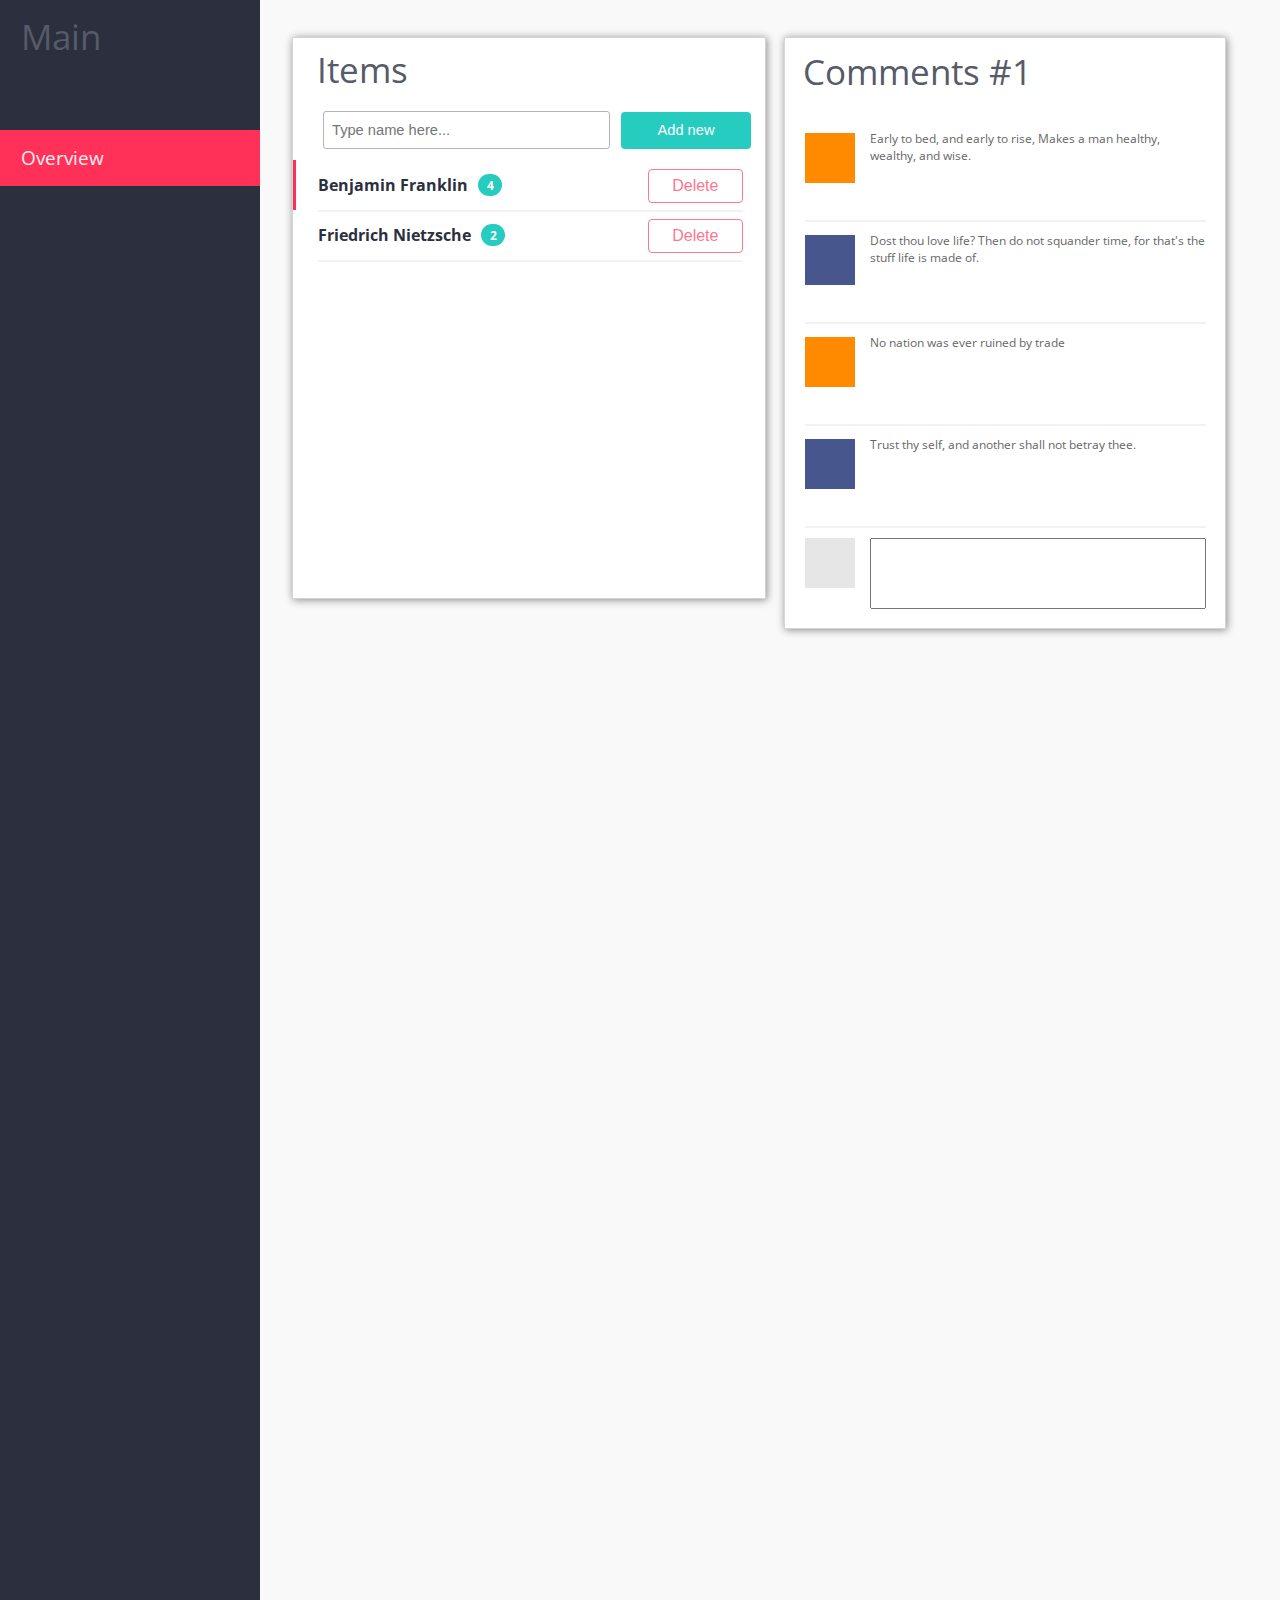
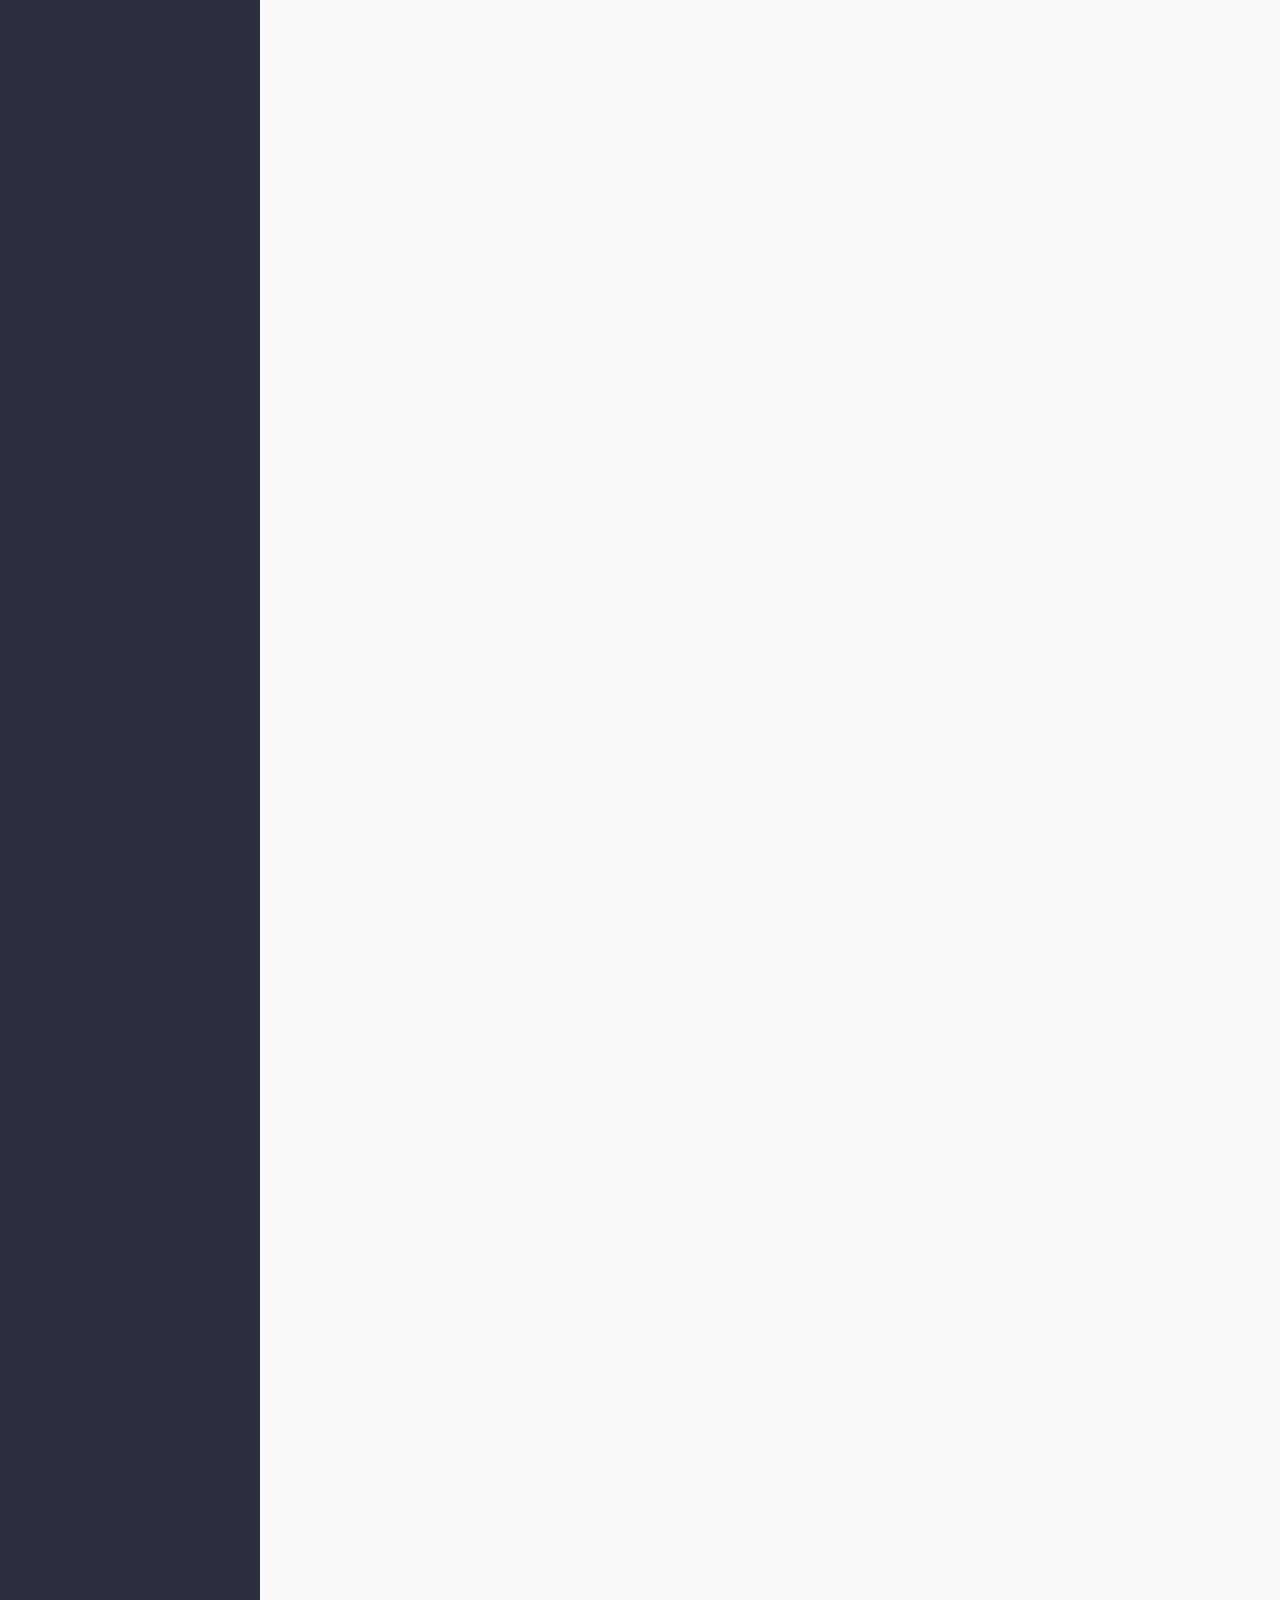
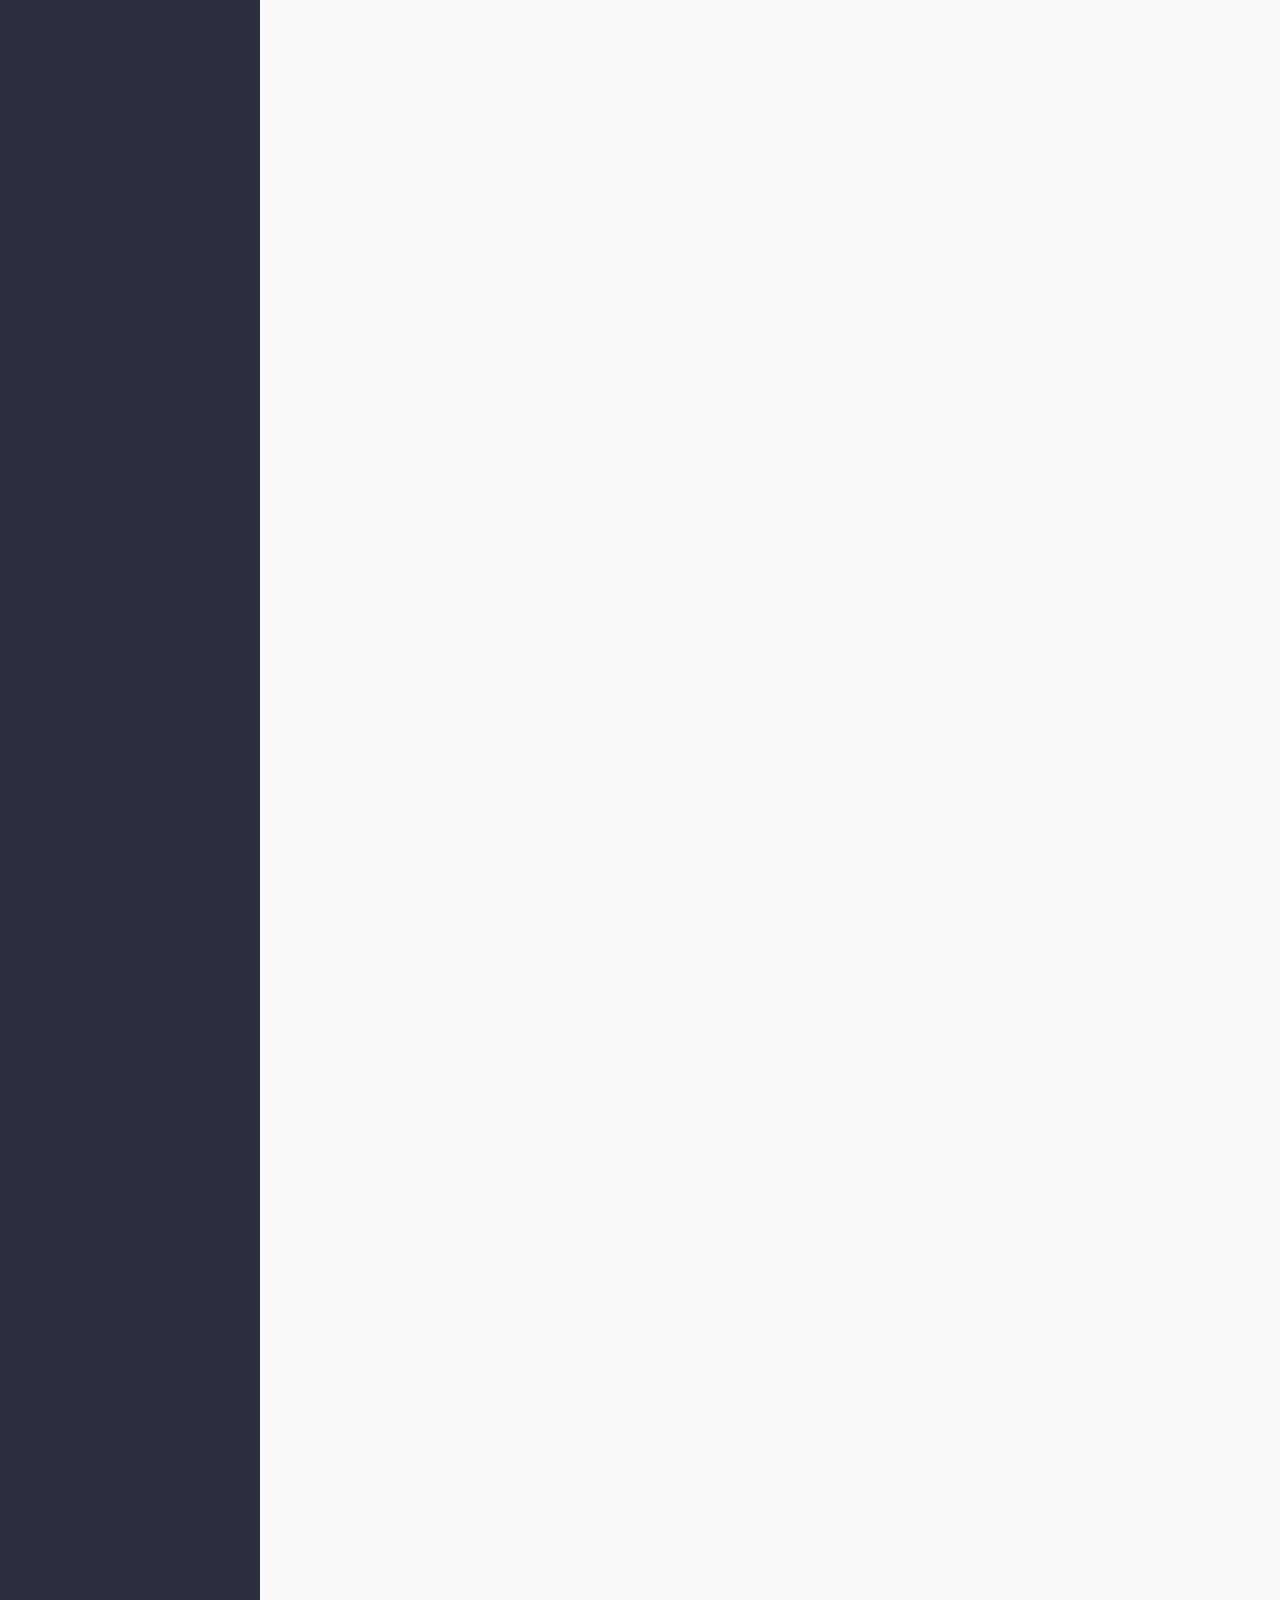
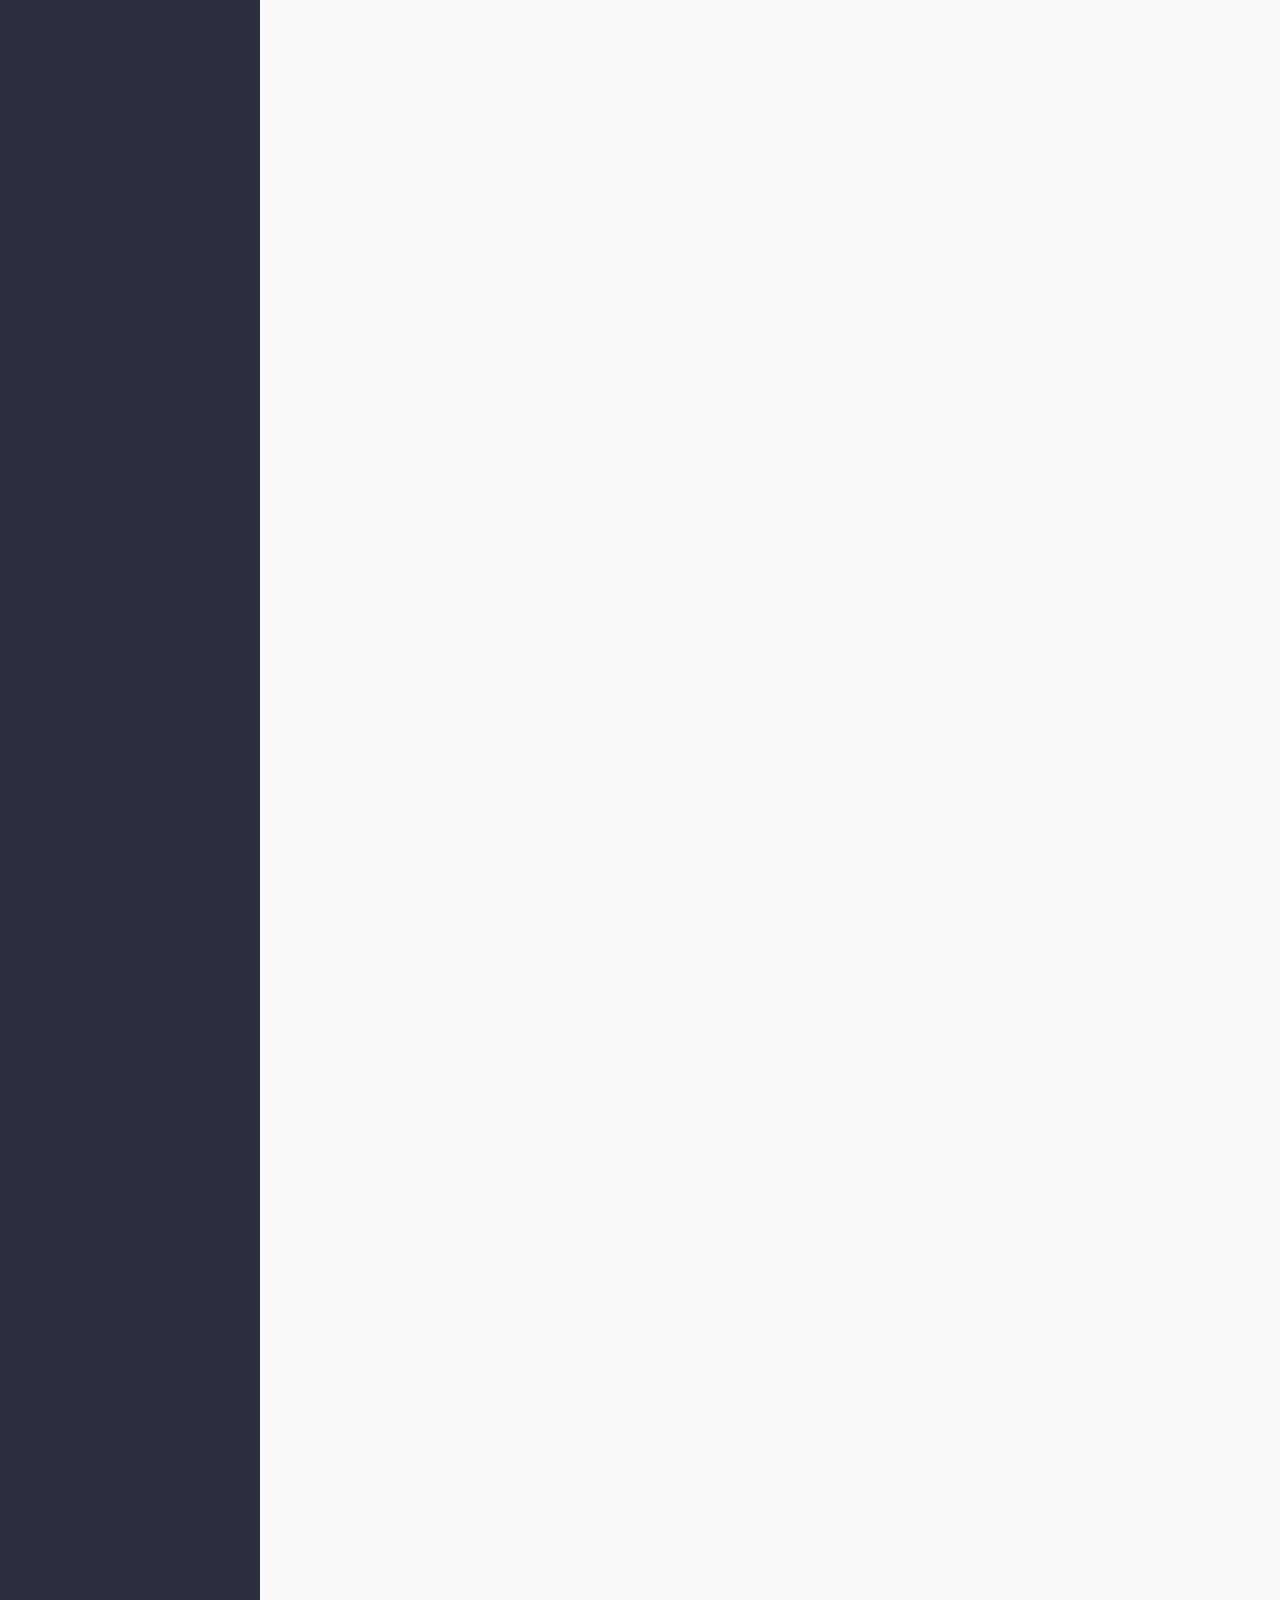
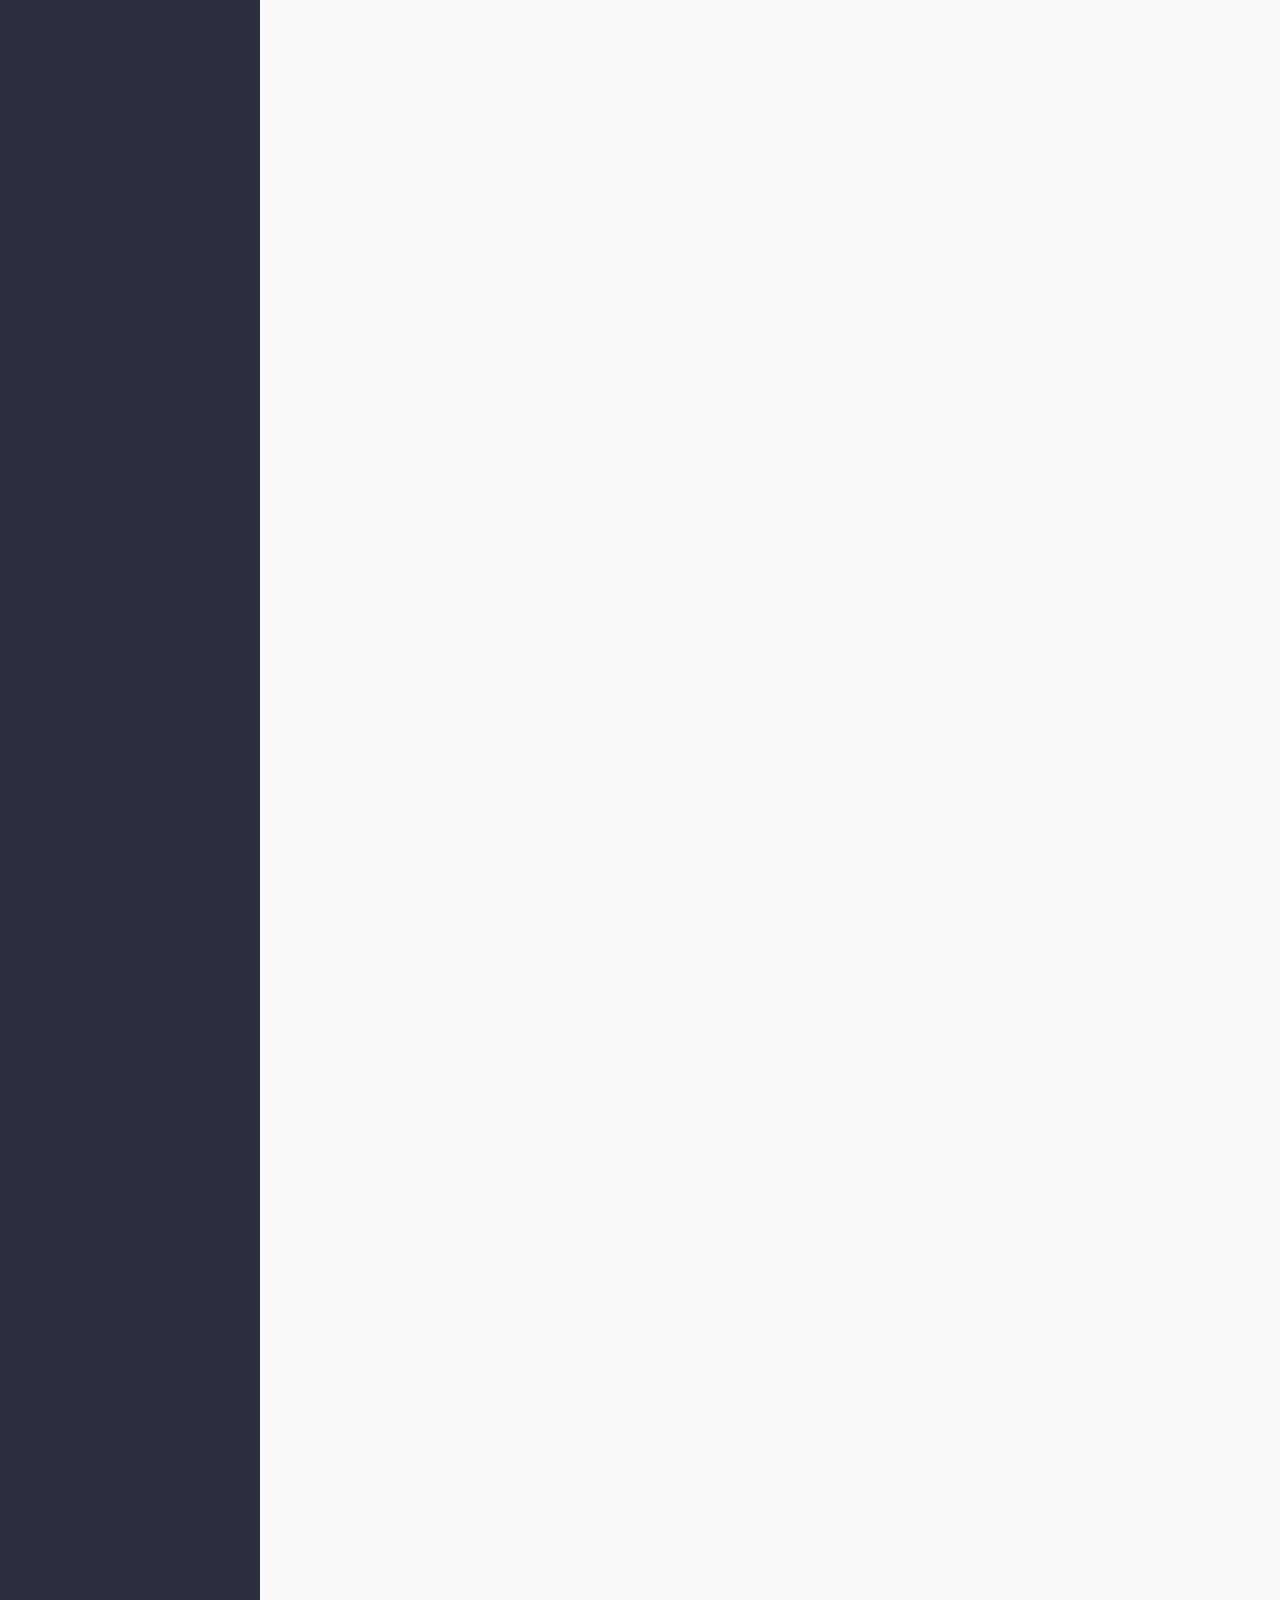
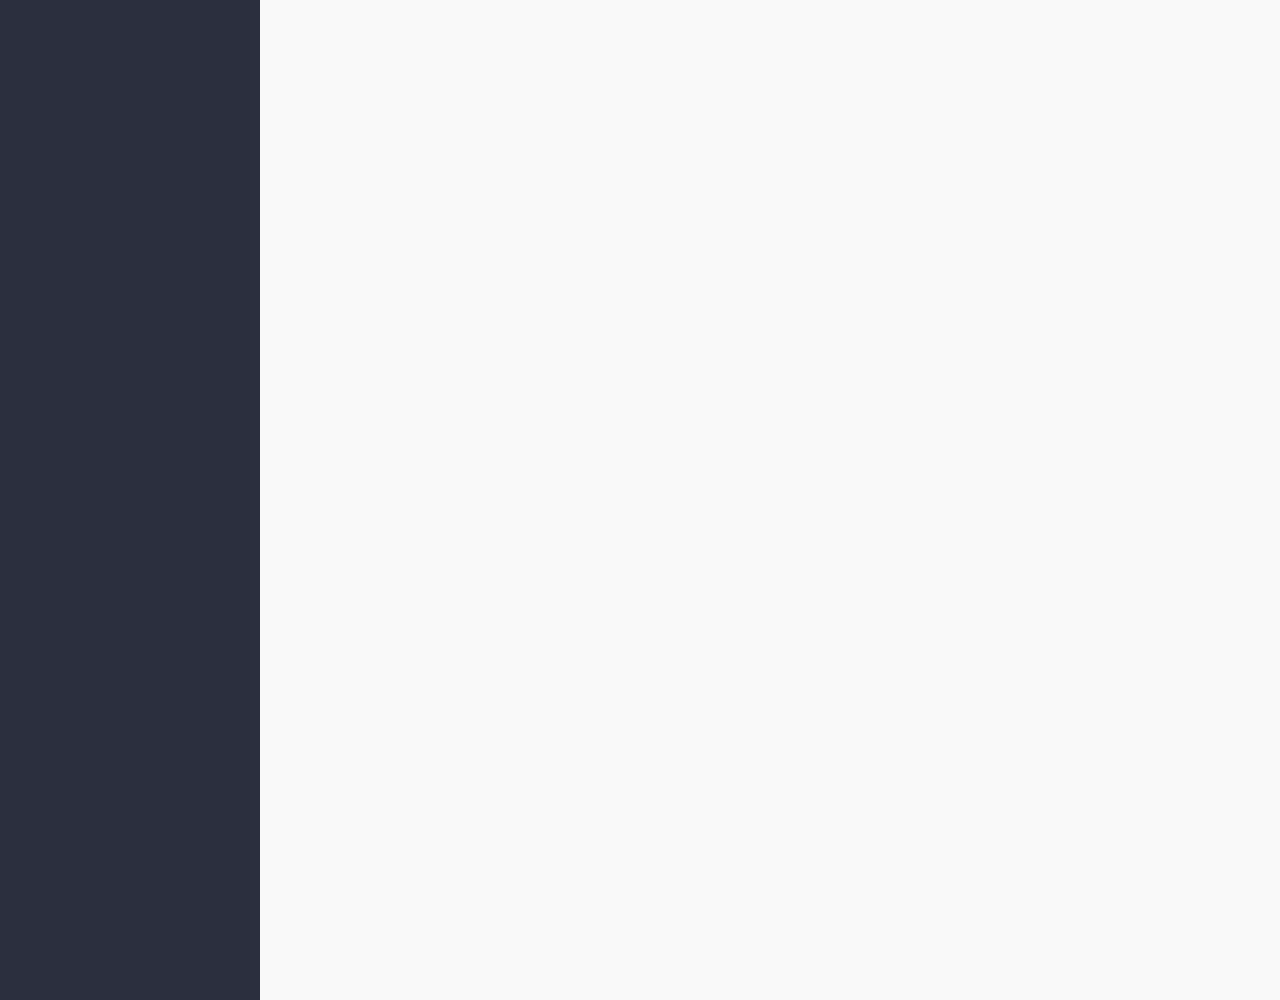
==== index.html @ 8a8a4bf6 "Initial commit" ====
<!DOCTYPE html>
<html ng-app="myApp">
<head >
    <meta charset="utf-8">
    <title>Empeek</title>

    <link rel="stylesheet" href="css/app.css">
    
    <!--<script src="https://ajax.googleapis.com/ajax/libs/angularjs/1.6.3/angular.min.js"></script>-->
    <script src="vendor/angular/angular.min.js"></script>
</head>
<body>
        <aside class='aside text-main'>
            <div class='inner'>
               <span>Main</span>
            </div>
            <div class='overview'>
                <span class="inner">Overview</span>
                
            </div>
        </aside>
        <section class='content' ng-controller="defaultCtrl">
        
                <div class='field items'> 
                    <div class='innerContent text-main'>
                        <span>Items</span>
                        <div class="input">
                                <input type="text" class="input-field" ng-model="textItem" placeholder="Type name here..." autofocus required /> 
                                <button class='button-add' ng-click="createItem()">Add new</button>
                        </div>
                    </div>
                    
                    <div dir-items></div>

                </div>

<!-- ////////////////////////////////////////////////////////////////////////////////// -->

                <div class='field comments'> 
                    <div class='comments-field text-main'>
                        <span ng-cloak>Comments #{{currentIndex + 1}}</span>
                    </div>

                    <div dir-comments></div>

                    <div class="comments-outer">
                        <div class="comment-block">
                            <div class="mark-block">
                                <div class="mark-comment mark-default"></div>
                            </div>
            
                            <div class="text-block-comment"> 
                                 <textarea ng-disabled="disabledComment" ng-keypress="createComment(comment)" ng-model='textComment' cols="10" rows="5" required></textarea>
                            </div>
                        </div>
                    </div>
            </div>
        </section>

        <script src="app/app.js"></script>
        <script src="app/controllers/controller.default.js"></script>
        <script src="app/services/service.localStorage.js"></script>
        <script src="app/directives/directive.items.js"></script>
        <script src="app/directives/directive.comments.js"></script>
        <!--<script src="app/filters/filter.itemInput.js"></script>
        <script src="app/filters/filter.commentInput.js"></script>
        <script src="vendor/jquery/jquery-3.2.0.min.js"></script>-->
</body>
</html>
---- css/app.css ----
@import url('https://fonts.googleapis.com/css?family=Open+Sans:300');

body {
    margin: 0;
    padding: 0;
    font-family: 'Open Sans', sans-serif;
    background: #f9f9f9;
    height: 100%;
}

.text-main {
    color: #565a69;
    font-size: 26pt;
}

.aside {
    position: absolute;
    width: 260px;
    height: 1000%;
    top: 0;
    bottom: 0;
    background: #2b2f3e;   
}

.inner {
    margin: 5% 10px 0 8%;
    position: relative;
}

.innerContent {
    margin: 8px 0 11px 24px;    
}

.overview {
    position: relative;
    top: 70px;
    height: 56px;
    line-height: 3;
    background: #ff3158;
    font-size: 14pt;
    color: #ffeef1;
}

section.content {
    position: relative;
    top: 20px;
    left: 292px;
    display: inline-block;
} 

.field {
    margin: 0;
    padding: 0;
    position: absolute;
    background: #ffffff; 
    border: 1px solid #d5d5d5;
    min-height: 560px;
    box-shadow: 0.5px 0.5px 8px #888888;
}

.items { 
    width: 472px;
}

.input {
    position: relative;
    margin-top: 5px;
}

.input-field {
    margin: 0 2px 0 6px;
    height: 36px;
    width: 277px;
    font-size: 11pt;
    border: 0.5px solid #b3b3b3;
    border-radius: 3px;
    padding: 0 0 0 8px;
    outline: none;
}

.button-add {
    margin: 0;
    padding: 0;
    background: #27ccc0;
    font-size: 11pt;
    color: #FFFFFF;
    width: 130px;
	height: 37px;
    border-radius: 4px;
	border: none;
    outline: none;
    transition: background 1s;
}

.button-add:hover {
    cursor: pointer;
    background: #ffffff;
    color: #27ccc0;
    border: 2px solid #27ccc0;
    transition: background 0.5s;
}

.item-outer-true {
    border-left: 3px solid #ff2f5a;
    height: 50px;
}

.item-outer-false {
    border-left: 3px solid #ffffff;
    height: 50px;
}

.item-outer-true:hover, .item-outer-false:hover {
    background: #f9f9f9;
}

.item-inner {
    position: absolute;
    margin: 0 0 0 22px;
    height: 50px;
    border-bottom: 2px solid #f2f2f2;
    width: 90%;
    display: table;  
}

.item-text:hover  {
    color: #ff2f5a;
    cursor: pointer;
    transition: color 0.5s;
}

.inner-block {
    display: table-cell;
    vertical-align: middle;
}

.item-text {
    display: table-cell;
    color: #2b2f3e;
    font-size: 12pt;
    font-weight: bolder;
    padding-right: 10px;
}

.comments-counter {
    display: table-cell;
    vertical-align: middle;
    color: #ffffff;
    font-size: 9pt;
    font-weight: bold;
    background: #27ccc0;
    padding: 0px 8px 0px 9px; 
    height: 10px;
	border-radius: 13px;
}

.button-delete { 
    margin: 9px 0 0 0;
    display: table-cell;
    vertical-align: middle;
    background: #ffffff;
    font-size: 12pt;
    color: #ff7690;
    width: 95px;
	height: 34px;
    border-radius: 4px;
	border: 1px solid #ff7690;
    float: right;
    outline: none;
    transition: background 1s;
}

.button-delete:hover {
    cursor: pointer;
    color: #ffffff;
    background: #ff7690;
    transition: background 0.5s;
}

div.comments {  
    left: 492px;   
    width: 440px;
}

.comments-field {
    margin: 10px 0 35px 18px; 
}

.comments-outer {
    position: relative;
    margin: 0;
    padding: 0;
    
}

.comment-block {
    margin: 10px 18px 0 20px;
    display: table;
    padding: 0;
    height: 90px;
}

.border-true {
    border-bottom: 2px solid #f2f2f2;
}

.mark-block {
    display: table-cell;
    vertical-align: top;
    width: 50px;
}

.mark-comment {
    margin-top: 3px;
	width: 50px;
    height: 50px;
}

.mark-true {
    background: #47568c;
}

.mark-false {
    background: #ff8a00;    
}

.mark-default {
    background: #e6e6e6;
    margin-top: 0px !important;
}

.text-block-comment {
    color: #676767;
    font-size: 9pt;
    width: 336px;
    margin: 0 0 4px 15px;
}

/*.comment-input {
  outline: none;
  width: 330px;
  height: 65px;
  white-space: nowrap;
}*/

textarea {
    width: 330px;
    height: 65px;
    outline: none;
    resize: none;
}
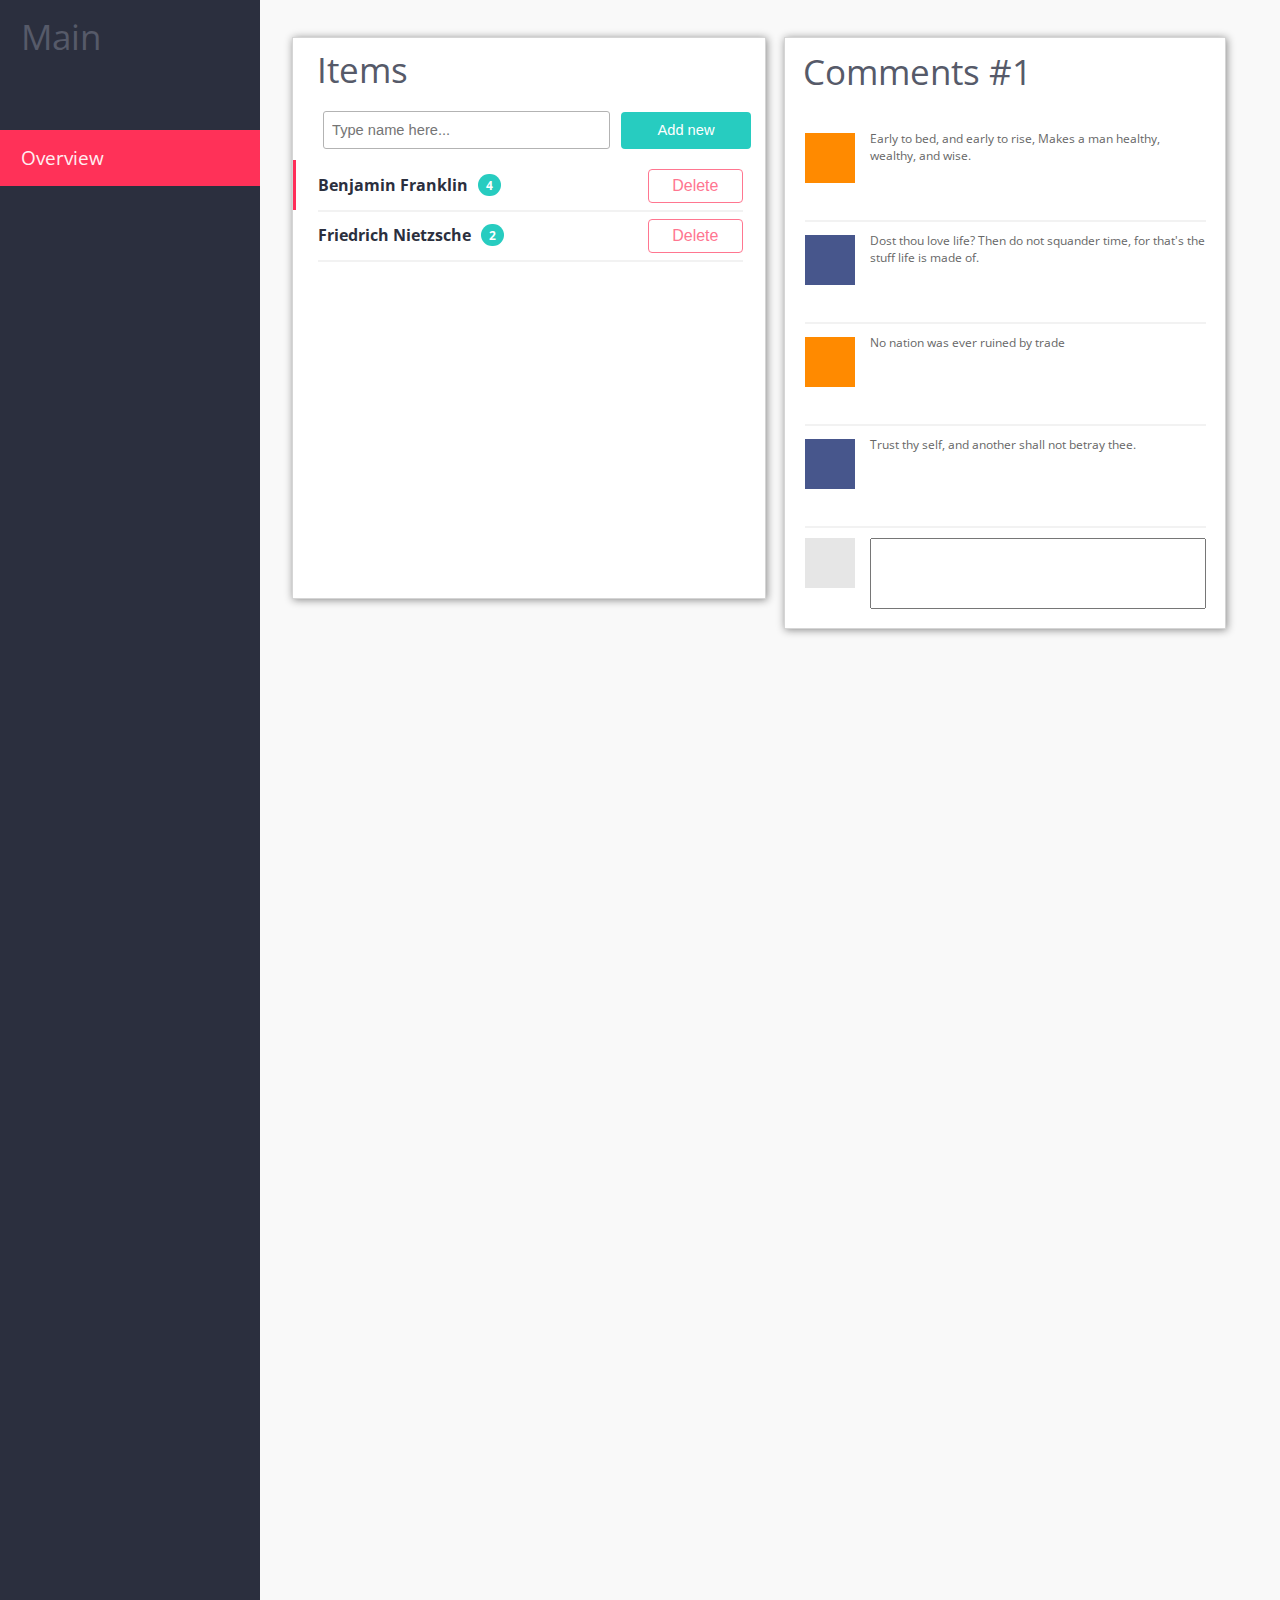
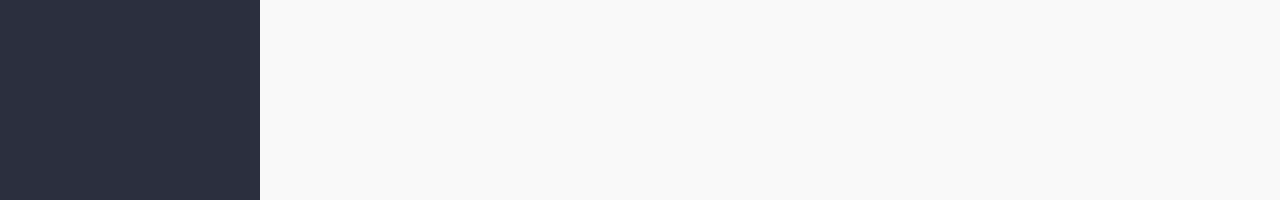
==== commit 25ad6adf: "Update index.html" ====
--- a/index.html
+++ b/index.html
@@ -5,8 +5,6 @@
     <title>Empeek</title>
 
     <link rel="stylesheet" href="css/app.css">
-    
-    <!--<script src="https://ajax.googleapis.com/ajax/libs/angularjs/1.6.3/angular.min.js"></script>-->
     <script src="vendor/angular/angular.min.js"></script>
 </head>
 <body>
@@ -16,7 +14,6 @@
             </div>
             <div class='overview'>
                 <span class="inner">Overview</span>
-                
             </div>
         </aside>
         <section class='content' ng-controller="defaultCtrl">
@@ -62,8 +59,5 @@
         <script src="app/services/service.localStorage.js"></script>
         <script src="app/directives/directive.items.js"></script>
         <script src="app/directives/directive.comments.js"></script>
-        <!--<script src="app/filters/filter.itemInput.js"></script>
-        <script src="app/filters/filter.commentInput.js"></script>
-        <script src="vendor/jquery/jquery-3.2.0.min.js"></script>-->
 </body>
 </html>
--- a/css/app.css
+++ b/css/app.css
@@ -16,7 +16,8 @@
 .aside {
     position: absolute;
     width: 260px;
-    height: 1000%;
+    height: 200%;
+	
     top: 0;
     bottom: 0;
     background: #2b2f3e;   
@@ -149,7 +150,7 @@
     font-size: 9pt;
     font-weight: bold;
     background: #27ccc0;
-    padding: 0px 8px 0px 9px; 
+    padding: 0px 8px 0px 8px; 
     height: 10px;
 	border-radius: 13px;
 }
@@ -248,4 +249,4 @@
     height: 65px;
     outline: none;
     resize: none;
-}+}
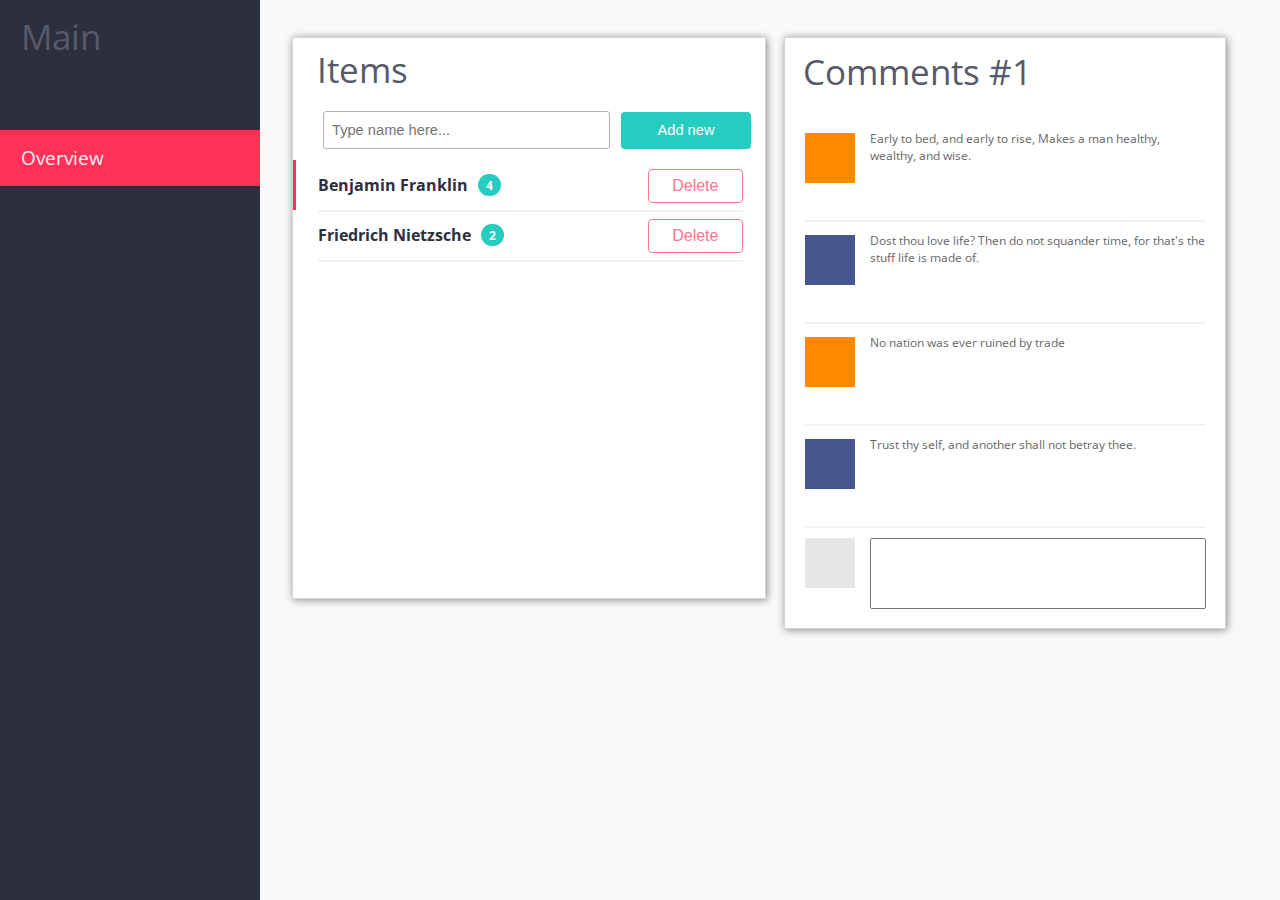
==== commit c0aaa864: "Update index.html" ====
--- a/index.html
+++ b/index.html
@@ -1,63 +1,69 @@
 <!DOCTYPE html>
 <html ng-app="myApp">
-<head >
+<head>
     <meta charset="utf-8">
     <title>Empeek</title>
 
     <link rel="stylesheet" href="css/app.css">
     <script src="vendor/angular/angular.min.js"></script>
+    <script src="app/app.js"></script>
+    <script src="app/controllers/controller.default.js"></script>
+    <script src="app/services/service.localStorage.js"></script>
+    <script src="app/directives/directive.items.js"></script>
+    <script src="app/directives/directive.comments.js"></script>
 </head>
 <body>
         <aside class='aside text-main'>
             <div class='inner'>
-               <span>Main</span>
+                <span>Main</span>
             </div>
             <div class='overview'>
                 <span class="inner">Overview</span>
             </div>
         </aside>
         <section class='content' ng-controller="defaultCtrl">
-        
-                <div class='field items'> 
-                    <div class='innerContent text-main'>
-                        <span>Items</span>
-                        <div class="input">
-                                <input type="text" class="input-field" ng-model="textItem" placeholder="Type name here..." autofocus required /> 
-                                <button class='button-add' ng-click="createItem()">Add new</button>
+
+            <div class='field items'>
+                <div class='innerContent text-main'>
+                    <span>Items</span>
+                    <div class="input">
+                        <input type="text" class="input-field"  ng-maxlength="20" ng-model="textItem"
+                               placeholder="Type name here..." tabindex="0" ng-keypress="keypress($event)"
+                               autofocus/>
+                        <span class="error" ng-show="textItem.$error.maxlength">
+                            Reached limit!
+                        </span>
+                        <button class='button-add' ng-click="createItem(deleteItem)">Add new</button>
+                    </div>
+                </div>
+
+                <div dir-items></div>
+
+            </div>
+
+            <!-- ////////////////////////////////////////////////////////////////////////////////// -->
+
+            <div class='field comments'>
+                <div class='comments-field text-main'>
+                    <span ng-cloak>Comments #{{currentIndex + 1}}</span>
+                </div>
+
+                <div dir-comments></div>
+
+                <div class="comments-outer">
+                    <div class="comment-block">
+                        <div class="mark-block">
+                            <div class="mark-comment mark-default"></div>
+                        </div>
+
+                        <div class="text-block-comment">
+                            <textarea ng-disabled="disabledComment" ng-keypress="createComment($event)"
+                                      ng-model='textComment' cols="10" rows="5" tabindex="1"></textarea>
                         </div>
                     </div>
-                    
-                    <div dir-items></div>
-
                 </div>
-
-<!-- ////////////////////////////////////////////////////////////////////////////////// -->
-
-                <div class='field comments'> 
-                    <div class='comments-field text-main'>
-                        <span ng-cloak>Comments #{{currentIndex + 1}}</span>
-                    </div>
-
-                    <div dir-comments></div>
-
-                    <div class="comments-outer">
-                        <div class="comment-block">
-                            <div class="mark-block">
-                                <div class="mark-comment mark-default"></div>
-                            </div>
-            
-                            <div class="text-block-comment"> 
-                                 <textarea ng-disabled="disabledComment" ng-keypress="createComment(comment)" ng-model='textComment' cols="10" rows="5" required></textarea>
-                            </div>
-                        </div>
-                    </div>
             </div>
         </section>
 
-        <script src="app/app.js"></script>
-        <script src="app/controllers/controller.default.js"></script>
-        <script src="app/services/service.localStorage.js"></script>
-        <script src="app/directives/directive.items.js"></script>
-        <script src="app/directives/directive.comments.js"></script>
 </body>
 </html>
--- a/css/app.css
+++ b/css/app.css
@@ -6,6 +6,8 @@
     font-family: 'Open Sans', sans-serif;
     background: #f9f9f9;
     height: 100%;
+    min-height: 100%;
+    width: 100%;
 }
 
 .text-main {
@@ -14,12 +16,9 @@
 }
 
 .aside {
-    position: absolute;
+    position: fixed;
     width: 260px;
-    height: 200%;
-	
-    top: 0;
-    bottom: 0;
+    height: 100vh;
     background: #2b2f3e;   
 }
 
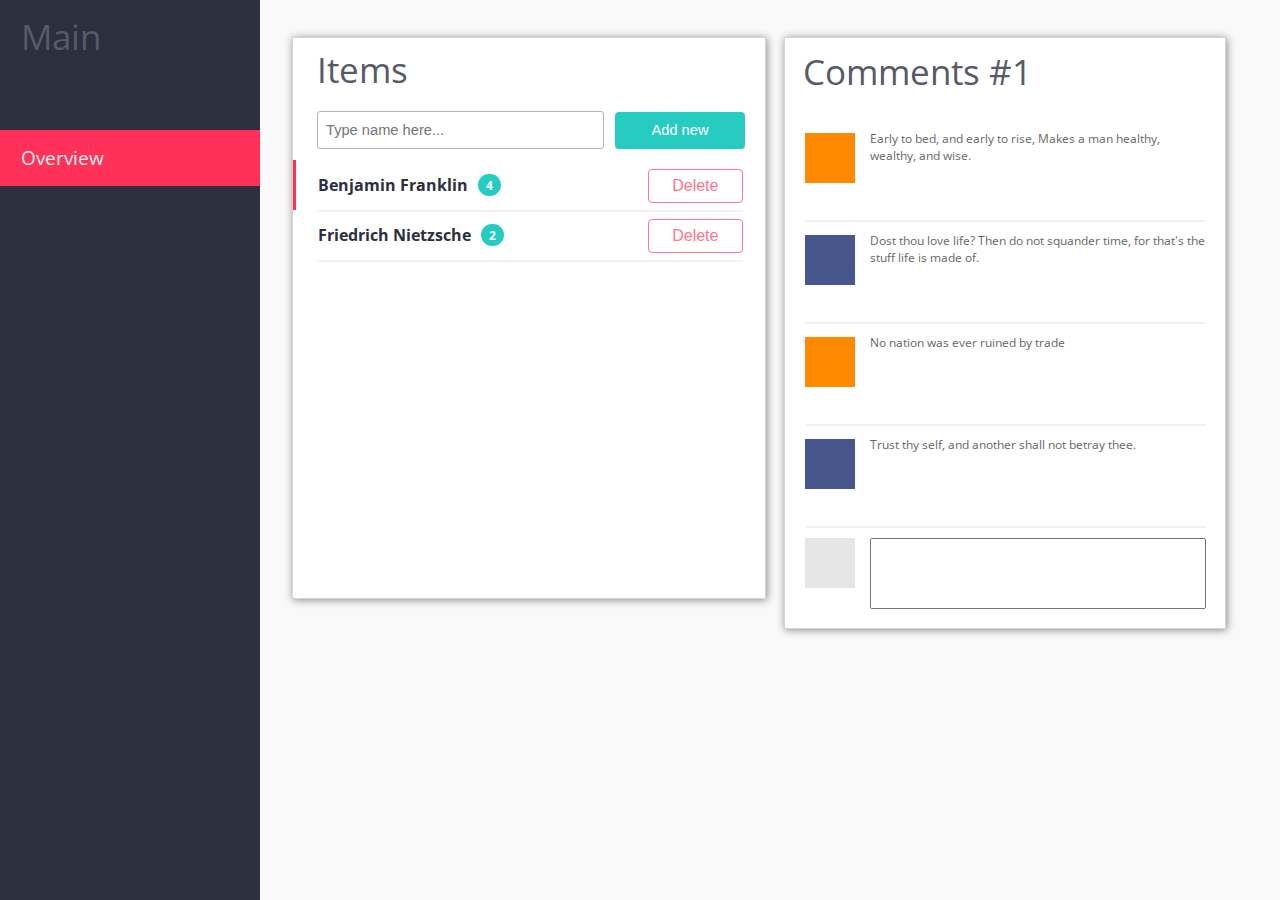
==== commit 7a6b9eb3: "Update index.html" ====
--- a/index.html
+++ b/index.html
@@ -30,9 +30,9 @@
                         <input type="text" class="input-field"  ng-maxlength="20" ng-model="textItem"
                                placeholder="Type name here..." tabindex="0" ng-keypress="keypress($event)"
                                autofocus/>
-                        <span class="error" ng-show="textItem.$error.maxlength">
+<!--                         <span class="error" ng-show="textItem.$error.maxlength">
                             Reached limit!
-                        </span>
+                        </span> -->
                         <button class='button-add' ng-click="createItem(deleteItem)">Add new</button>
                     </div>
                 </div>
--- a/css/app.css
+++ b/css/app.css
@@ -68,7 +68,7 @@
 }
 
 .input-field {
-    margin: 0 2px 0 6px;
+    margin-right: 2px;
     height: 36px;
     width: 277px;
     font-size: 11pt;
@@ -135,6 +135,7 @@
 }
 
 .item-text {
+    text-transform:capitalize;
     display: table-cell;
     color: #2b2f3e;
     font-size: 12pt;
@@ -236,13 +237,6 @@
     margin: 0 0 4px 15px;
 }
 
-/*.comment-input {
-  outline: none;
-  width: 330px;
-  height: 65px;
-  white-space: nowrap;
-}*/
-
 textarea {
     width: 330px;
     height: 65px;
